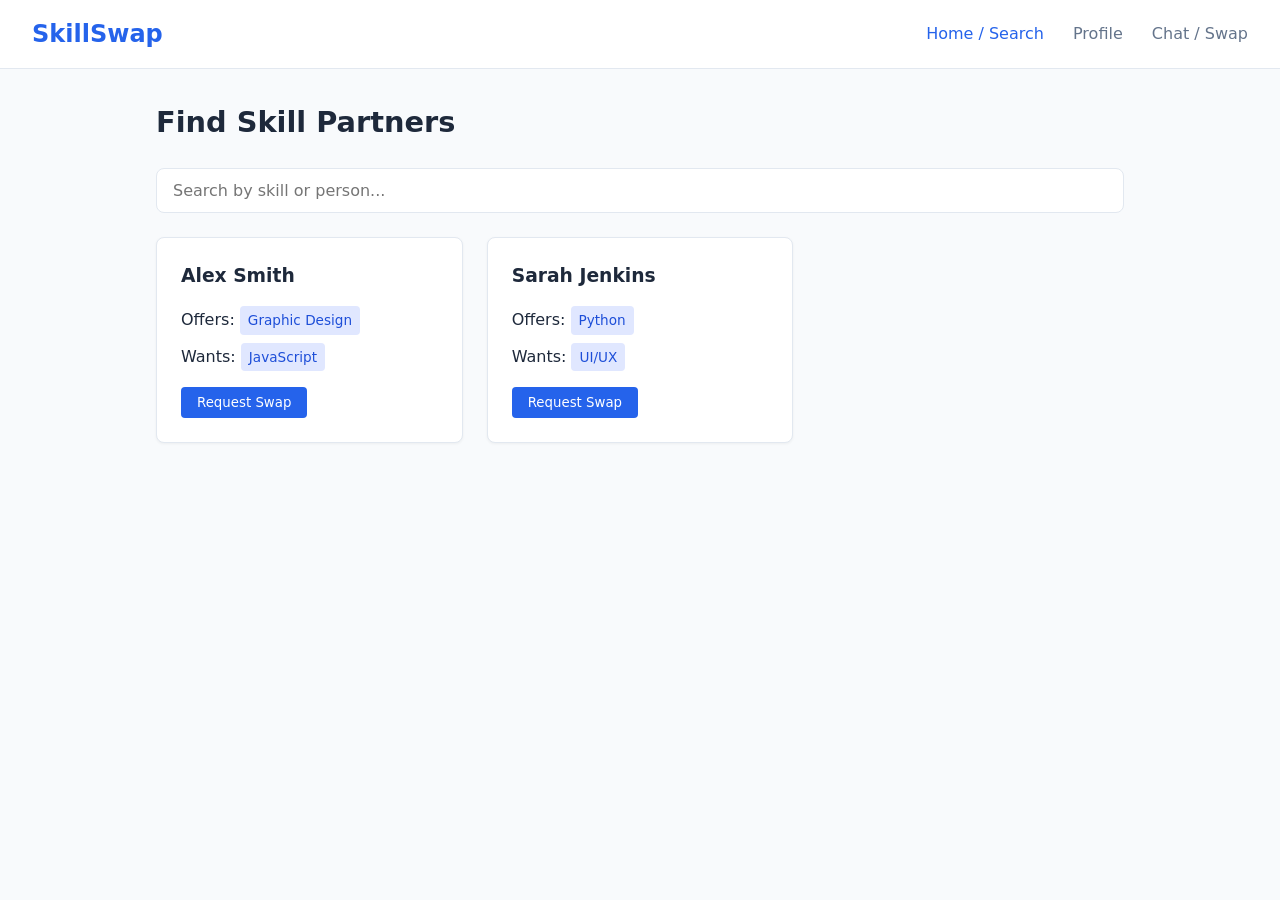
==== project/index.html @ c3a53232 "Add files via upload" ====
<!DOCTYPE html>
<html lang="en">
<head>
    <meta charset="UTF-8">
    <meta name="viewport" content="width=device-width, initial-scale=1.0">
    <title>SkillSwap - Peer-to-Peer Skill Exchange</title>
    <link rel="stylesheet" href="/project/styles/styles.css">
</head>
<body>

    <header>
        <div class="logo">SkillSwap</div>
        <nav>
            <a onclick="switchView('home')" id="nav-home" class="active">Home / Search</a>
            <a onclick="switchView('profile')" id="nav-profile">Profile</a>
            <a onclick="switchView('swap')" id="nav-swap">Chat / Swap</a>
        </nav>
    </header>

    <main>
        <!-- Home / Search View -->
        <section id="view-home" class="view active">
            <h1>Find Skill Partners</h1>
            <input type="text" class="search-box" placeholder="Search by skill or person..." id="searchInput" oninput="filterSkills()">
            
            <div class="card-grid" id="skillsGrid">
                <div class="card" data-name="alex smith" data-skill="graphic design javascript">
                    <h3>Alex Smith</h3>
                    <p class="text-light">Offers: <span class="tag">Graphic Design</span></p>
                    <p class="text-light">Wants: <span class="tag">JavaScript</span></p>
                    <button class="btn" onclick="switchView('swap')">Request Swap</button>
                </div>
                <div class="card" data-name="sarah jenkins" data-skill="python UI/UX">
                    <h3>Sarah Jenkins</h3>
                    <p class="text-light">Offers: <span class="tag">Python</span></p>
                    <p class="text-light">Wants: <span class="tag">UI/UX</span></p>
                    <button class="btn" onclick="switchView('swap')">Request Swap</button>
                </div>
            </div>
        </section>

        <!-- Profile View -->
        <section id="view-profile" class="view">
            <h1>My Profile</h1>
            <div class="profile-section">
                <h3>Anodumo</h3>
                <p style="color: var(--text-light); margin-bottom: 1rem;">Software Development & Cybersecurity Student</p>
                
                <h4 style="margin-top: 1rem;">Skills Offered</h4>
                <div>
                    <span class="tag">C#</span>
                    <span class="tag">SQL</span>
                </div>

                <h4 style="margin-top: 1rem;">Skills Wanted</h4>
                <div>
                    <span class="tag">Cloud Architecture</span>
                    <span class="tag">Penetration Testing</span>
                </div>
            </div>
        </section>

        <!-- Chat / Swap View -->
        <section id="view-swap" class="view">
            <h1>Active Swap Sessions</h1>
            <div class="card">
                <h3>Swap with Alex Smith</h3>
                <p><strong>Status:</strong> Proposed Match</p>
                <p style="margin: 0.5rem 0; color: var(--text-light);">Exchanging: JavaScript ⇄ Graphic Design</p>
                <button class="btn" style="background-color: #16a34a;" onclick="alert('Swap Accepted!')">Accept Swap</button>
            </div>
        </section>
    </main>

    <script src="/project/scripts/scripts.js"></script>
</body>
</html>
---- project/styles/styles.css ----
:root {
    --primary: #2563eb;
    --primary-dark: #1d4ed8;
    --background: #f8fafc;
    --surface: #ffffff;
    --text: #1e293b;
    --text-light: #64748b;
    --border: #e2e8f0;
}

* {
    box-sizing: border-box;
    margin: 0;
    padding: 0;
    font-family: system-ui, -apple-system, BlinkMacSystemFont, 'Segoe UI', Roboto, sans-serif;
}

body {
    background-color: var(--background);
    color: var(--text);
    line-height: 1.5;
}

header {
    background-color: var(--surface);
    border-bottom: 1px solid var(--border);
    padding: 1rem 2rem;
    display: flex;
    justify-content: space-between;
    align-items: center;
}

.logo {
    font-size: 1.5rem;
    font-weight: 700;
    color: var(--primary);
}

nav a {
    margin-left: 1.5rem;
    text-decoration: none;
    color: var(--text-light);
    font-weight: 500;
    cursor: pointer;
}

nav a:hover, nav a.active {
    color: var(--primary);
}

main {
    max-width: 1000px;
    margin: 2rem auto;
    padding: 0 1rem;
}

.view {
    display: none;
}

.view.active {
    display: block;
}

h1 {
    margin-bottom: 1.5rem;
    font-size: 1.8rem;
}

.search-box {
    width: 100%;
    padding: 0.75rem 1rem;
    font-size: 1rem;
    border: 1px solid var(--border);
    border-radius: 0.5rem;
    margin-bottom: 1.5rem;
}

.card-grid {
    display: grid;
    grid-template-columns: repeat(auto-fill, minmax(300px, 1fr));
    gap: 1.5rem;
}

.card {
    background: var(--surface);
    border: 1px solid var(--border);
    border-radius: 0.5rem;
    padding: 1.5rem;
    box-shadow: 0 1px 3px rgba(0,0,0,0.05);
}

.card h3 {
    margin-bottom: 0.5rem;
}

.tag {
    display: inline-block;
    background: #e0e7ff;
    color: var(--primary-dark);
    padding: 0.25rem 0.5rem;
    border-radius: 0.25rem;
    font-size: 0.85rem;
    margin-right: 0.5rem;
    margin-top: 0.5rem;
}

.btn {
    background-color: var(--primary);
    color: white;
    border: none;
    padding: 0.5rem 1rem;
    border-radius: 0.25rem;
    cursor: pointer;
    font-weight: 500;
    margin-top: 1rem;
}

.btn:hover {
    background-color: var(--primary-dark);
}

.profile-section {
    background: var(--surface);
    padding: 2rem;
    border-radius: 0.5rem;
    border: 1px solid var(--border);
}
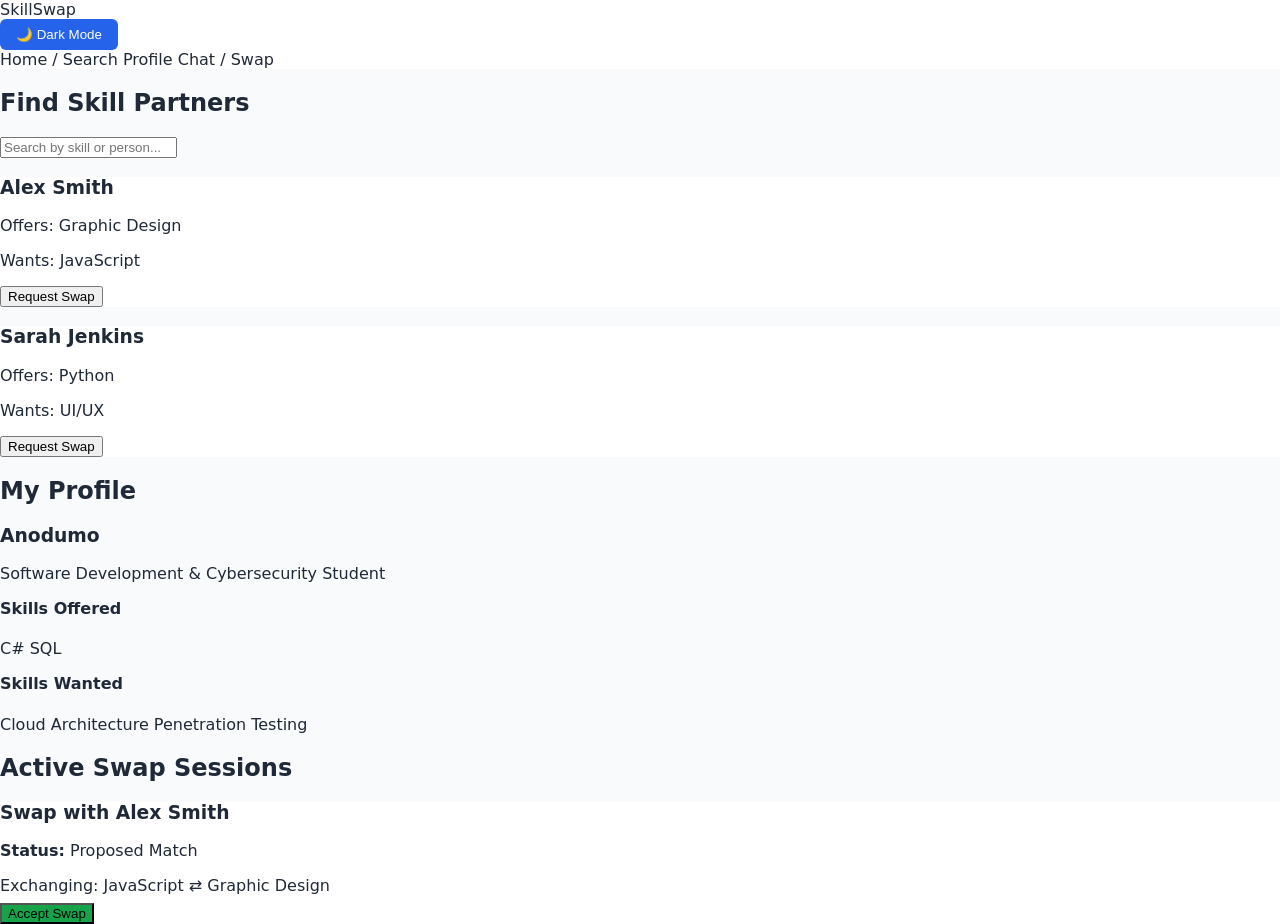
==== commit dd279224: "Update index.html" ====
--- a/project/index.html
+++ b/project/index.html
@@ -10,6 +10,7 @@
 
     <header>
         <div class="logo">SkillSwap</div>
+      <button id="theme-toggle" aria-label="Toggle dark and light mode">🌙 Dark Mode</button>
         <nav>
             <a onclick="switchView('home')" id="nav-home" class="active">Home / Search</a>
             <a onclick="switchView('profile')" id="nav-profile">Profile</a>
@@ -74,4 +75,4 @@
 
     <script src="/project/scripts/scripts.js"></script>
 </body>
-</html>+</html>
--- a/project/styles/styles.css
+++ b/project/styles/styles.css
@@ -1,128 +1,63 @@
+
 :root {
-    --primary: #2563eb;
-    --primary-dark: #1d4ed8;
-    --background: #f8fafc;
-    --surface: #ffffff;
-    --text: #1e293b;
-    --text-light: #64748b;
-    --border: #e2e8f0;
+  --bg-color: #f9fafb;
+  --text-color: #1f2937;
+  --card-bg: #ffffff;
+  --border-color: #e5e7eb;
+  --primary-color: #2563eb;
 }
 
-* {
-    box-sizing: border-box;
-    margin: 0;
-    padding: 0;
-    font-family: system-ui, -apple-system, BlinkMacSystemFont, 'Segoe UI', Roboto, sans-serif;
+
+[data-theme="dark"] {
+  --bg-color: #111827;
+  --text-color: #f3f4f6;
+  --card-bg: #1f2937;
+  --border-color: #374151;
+  --primary-color: #3b82f6;
 }
 
+
 body {
-    background-color: var(--background);
-    color: var(--text);
-    line-height: 1.5;
+  background-color: var(--bg-color);
+  color: var(--text-color);
+  font-family: system-ui, -apple-system, sans-serif;
+  margin: 0;
+  padding: 0;
+  transition: background-color 0.3s ease, color 0.3s ease;
+  animation: fadeIn 0.6s ease-in-out;
 }
 
-header {
-    background-color: var(--surface);
-    border-bottom: 1px solid var(--border);
-    padding: 1rem 2rem;
-    display: flex;
-    justify-content: space-between;
-    align-items: center;
+
+@keyframes fadeIn {
+  from {
+    opacity: 0;
+    transform: translateY(6px);
+  }
+  to {
+    opacity: 1;
+    transform: translateY(0);
+  }
 }
 
-.logo {
-    font-size: 1.5rem;
-    font-weight: 700;
-    color: var(--primary);
+
+.card, header, footer, .container {
+  background-color: var(--card-bg);
+  border-color: var(--border-color);
+  transition: background-color 0.3s ease, border-color 0.3s ease;
 }
 
-nav a {
-    margin-left: 1.5rem;
-    text-decoration: none;
-    color: var(--text-light);
-    font-weight: 500;
-    cursor: pointer;
+
+#theme-toggle {
+  background: var(--primary-color);
+  color: white;
+  border: none;
+  padding: 8px 16px;
+  border-radius: 6px;
+  cursor: pointer;
+  font-weight: 500;
+  transition: opacity 0.2s ease;
 }
 
-nav a:hover, nav a.active {
-    color: var(--primary);
+#theme-toggle:hover {
+  opacity: 0.9;
 }
-
-main {
-    max-width: 1000px;
-    margin: 2rem auto;
-    padding: 0 1rem;
-}
-
-.view {
-    display: none;
-}
-
-.view.active {
-    display: block;
-}
-
-h1 {
-    margin-bottom: 1.5rem;
-    font-size: 1.8rem;
-}
-
-.search-box {
-    width: 100%;
-    padding: 0.75rem 1rem;
-    font-size: 1rem;
-    border: 1px solid var(--border);
-    border-radius: 0.5rem;
-    margin-bottom: 1.5rem;
-}
-
-.card-grid {
-    display: grid;
-    grid-template-columns: repeat(auto-fill, minmax(300px, 1fr));
-    gap: 1.5rem;
-}
-
-.card {
-    background: var(--surface);
-    border: 1px solid var(--border);
-    border-radius: 0.5rem;
-    padding: 1.5rem;
-    box-shadow: 0 1px 3px rgba(0,0,0,0.05);
-}
-
-.card h3 {
-    margin-bottom: 0.5rem;
-}
-
-.tag {
-    display: inline-block;
-    background: #e0e7ff;
-    color: var(--primary-dark);
-    padding: 0.25rem 0.5rem;
-    border-radius: 0.25rem;
-    font-size: 0.85rem;
-    margin-right: 0.5rem;
-    margin-top: 0.5rem;
-}
-
-.btn {
-    background-color: var(--primary);
-    color: white;
-    border: none;
-    padding: 0.5rem 1rem;
-    border-radius: 0.25rem;
-    cursor: pointer;
-    font-weight: 500;
-    margin-top: 1rem;
-}
-
-.btn:hover {
-    background-color: var(--primary-dark);
-}
-
-.profile-section {
-    background: var(--surface);
-    padding: 2rem;
-    border-radius: 0.5rem;
-    border: 1px solid var(--border);
-}
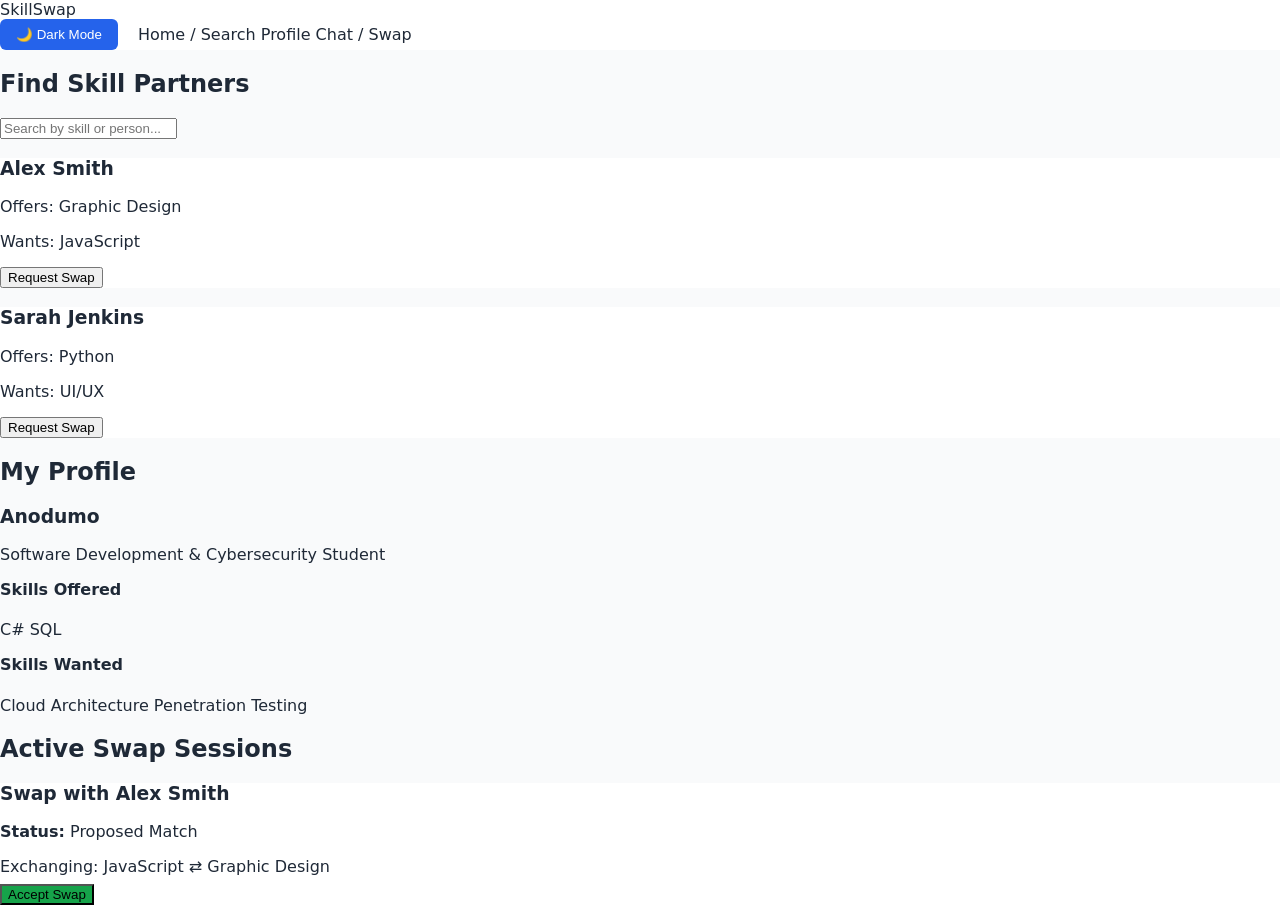
==== commit 9dfcc1d9: "Refactor header layout in index.html Updated header layout to include a right-aligned button and nav" ====
--- a/project/index.html
+++ b/project/index.html
@@ -8,15 +8,18 @@
 </head>
 <body>
 
-    <header>
-        <div class="logo">SkillSwap</div>
-      <button id="theme-toggle" aria-label="Toggle dark and light mode">🌙 Dark Mode</button>
+  <header>
+    <div class="logo">SkillSwap</div>
+    
+    <div class="header-right" style="display: flex; align-items: center; gap: 20px;">
+        <button id="theme-toggle" aria-label="Toggle dark and light mode">🌙 Dark Mode</button>
         <nav>
             <a onclick="switchView('home')" id="nav-home" class="active">Home / Search</a>
             <a onclick="switchView('profile')" id="nav-profile">Profile</a>
             <a onclick="switchView('swap')" id="nav-swap">Chat / Swap</a>
         </nav>
-    </header>
+    </div>
+</header>
 
     <main>
         <!-- Home / Search View -->
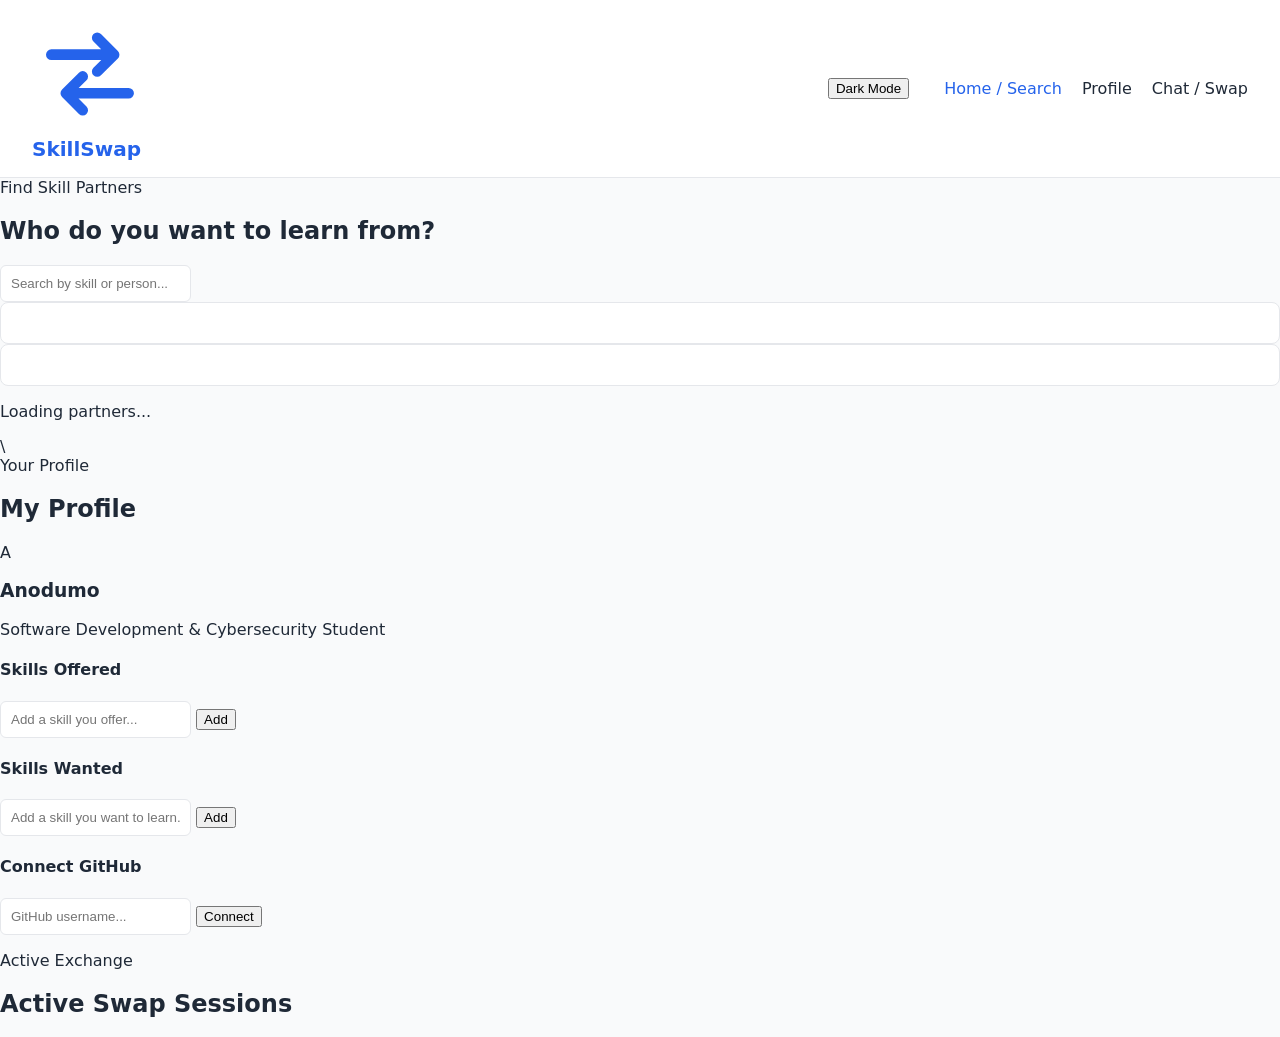
==== commit d43af10c: "Refactor index.html for improved layout and features Updated the layout and structure of the SkillSw" ====
--- a/project/index.html
+++ b/project/index.html
@@ -8,73 +8,95 @@
 </head>
 <body>
 
-  <header>
-    <div class="logo">SkillSwap</div>
-    
-    <div class="header-right" style="display: flex; align-items: center; gap: 20px;">
-        <button id="theme-toggle" aria-label="Toggle dark and light mode">🌙 Dark Mode</button>
-        <nav>
-            <a onclick="switchView('home')" id="nav-home" class="active">Home / Search</a>
-            <a onclick="switchView('profile')" id="nav-profile">Profile</a>
-            <a onclick="switchView('swap')" id="nav-swap">Chat / Swap</a>
-        </nav>
-    </div>
-</header>
+    <header>
+        <div class="logo">
+            <span class="logo-mark">
+                <svg viewBox="0 0 24 24" fill="none" stroke="currentColor" stroke-width="2.2" stroke-linecap="round" stroke-linejoin="round">
+                    <path d="M4 8h13M17 8l-3.5-3.5M17 8l-3.5 3.5"/>
+                    <path d="M20 16H7M7 16l3.5-3.5M7 16l3.5 3.5"/>
+                </svg>
+            </span>
+            SkillSwap
+        </div>
+        <div class="header-right">
+            <button class="theme-toggle" id="themeToggle" onclick="toggleTheme()" aria-label="Toggle dark mode">
+                <span class="icon" id="themeIcon"></span>
+                <span id="themeLabel">Dark Mode</span>
+            </button>
+            <nav>
+                <a onclick="switchView('home')" id="nav-home" class="active">Home / Search</a>
+                <a onclick="switchView('profile')" id="nav-profile">Profile</a>
+                <a onclick="switchView('swap')" id="nav-swap">Chat / Swap</a>
+            </nav>
+        </div>
+    </header>
 
     <main>
-        <!-- Home / Search View -->
+     
         <section id="view-home" class="view active">
-            <h1>Find Skill Partners</h1>
+            <div class="eyebrow">Find Skill Partners</div>
+            <h1>Who do you want to learn from?</h1>
             <input type="text" class="search-box" placeholder="Search by skill or person..." id="searchInput" oninput="filterSkills()">
-            
-            <div class="card-grid" id="skillsGrid">
-                <div class="card" data-name="alex smith" data-skill="graphic design javascript">
-                    <h3>Alex Smith</h3>
-                    <p class="text-light">Offers: <span class="tag">Graphic Design</span></p>
-                    <p class="text-light">Wants: <span class="tag">JavaScript</span></p>
-                    <button class="btn" onclick="switchView('swap')">Request Swap</button>
+
+            <div class="card-grid skeleton-grid" id="peopleLoading" style="display:grid;">
+                <div class="card skeleton-card"></div>
+                <div class="card skeleton-card"></div>
+            </div>
+            <div class="card-grid" id="skillsGrid"></div>
+            <div class="empty-state" id="emptyState" style="display:none;">
+                No one matches that search yet — try a different skill or name.
+            </div>
+            <p class="api-note" id="peopleApiNote">Loading partners...</p>
+        </section>
+
+      \
+        <section id="view-profile" class="view">
+            <div class="eyebrow">Your Profile</div>
+            <h1>My Profile</h1>
+            <div class="profile-section">
+                <div class="profile-header">
+                    <div class="avatar" id="profileAvatar">A</div>
+                    <div>
+                        <h3 id="profileName">Anodumo</h3>
+                        <p style="color: var(--text-light);" id="profileTitle">Software Development &amp; Cybersecurity Student</p>
+                    </div>
                 </div>
-                <div class="card" data-name="sarah jenkins" data-skill="python UI/UX">
-                    <h3>Sarah Jenkins</h3>
-                    <p class="text-light">Offers: <span class="tag">Python</span></p>
-                    <p class="text-light">Wants: <span class="tag">UI/UX</span></p>
-                    <button class="btn" onclick="switchView('swap')">Request Swap</button>
+
+                <h4>Skills Offered</h4>
+                <div class="tag-list" id="offeredTags"></div>
+                <div class="add-skill-row">
+                    <input type="text" class="add-skill-input" id="addOfferedInput" placeholder="Add a skill you offer..."
+                        onkeydown="if(event.key==='Enter') addSkill('offered','addOfferedInput')">
+                    <button class="btn btn-small" onclick="addSkill('offered','addOfferedInput')">Add</button>
                 </div>
+
+                <h4>Skills Wanted</h4>
+                <div class="tag-list" id="wantedTags"></div>
+                <div class="add-skill-row">
+                    <input type="text" class="add-skill-input" id="addWantedInput" placeholder="Add a skill you want to learn..."
+                        onkeydown="if(event.key==='Enter') addSkill('wanted','addWantedInput')">
+                    <button class="btn btn-small" onclick="addSkill('wanted','addWantedInput')">Add</button>
+                </div>
+
+                <h4>Connect GitHub</h4>
+                <div class="add-skill-row">
+                    <input type="text" class="add-skill-input" id="githubUsernameInput" placeholder="GitHub username...">
+                    <button class="btn btn-small" onclick="fetchGithubProfile()">Connect</button>
+                </div>
+                <p class="github-status" id="githubStatus"></p>
+                <div class="github-profile" id="githubProfile" style="display:none;"></div>
             </div>
         </section>
 
-        <!-- Profile View -->
-        <section id="view-profile" class="view">
-            <h1>My Profile</h1>
-            <div class="profile-section">
-                <h3>Anodumo</h3>
-                <p style="color: var(--text-light); margin-bottom: 1rem;">Software Development & Cybersecurity Student</p>
-                
-                <h4 style="margin-top: 1rem;">Skills Offered</h4>
-                <div>
-                    <span class="tag">C#</span>
-                    <span class="tag">SQL</span>
-                </div>
-
-                <h4 style="margin-top: 1rem;">Skills Wanted</h4>
-                <div>
-                    <span class="tag">Cloud Architecture</span>
-                    <span class="tag">Penetration Testing</span>
-                </div>
-            </div>
-        </section>
-
-        <!-- Chat / Swap View -->
+       
         <section id="view-swap" class="view">
+            <div class="eyebrow">Active Exchange</div>
             <h1>Active Swap Sessions</h1>
-            <div class="card">
-                <h3>Swap with Alex Smith</h3>
-                <p><strong>Status:</strong> Proposed Match</p>
-                <p style="margin: 0.5rem 0; color: var(--text-light);">Exchanging: JavaScript ⇄ Graphic Design</p>
-                <button class="btn" style="background-color: #16a34a;" onclick="alert('Swap Accepted!')">Accept Swap</button>
-            </div>
+            <div id="swapContainer"></div>
         </section>
     </main>
+
+    <div class="toast" id="toast"></div>
 
     <script src="/project/scripts/scripts.js"></script>
 </body>
--- a/project/styles/styles.css
+++ b/project/styles/styles.css
@@ -5,6 +5,7 @@
   --card-bg: #ffffff;
   --border-color: #e5e7eb;
   --primary-color: #2563eb;
+  --header-bg: #ffffff;
 }
 
 
@@ -14,6 +15,7 @@
   --card-bg: #1f2937;
   --border-color: #374151;
   --primary-color: #3b82f6;
+  --header-bg: #1f2937;
 }
 
 
@@ -24,26 +26,41 @@
   margin: 0;
   padding: 0;
   transition: background-color 0.3s ease, color 0.3s ease;
-  animation: fadeIn 0.6s ease-in-out;
 }
 
 
-@keyframes fadeIn {
-  from {
-    opacity: 0;
-    transform: translateY(6px);
-  }
-  to {
-    opacity: 1;
-    transform: translateY(0);
-  }
+header {
+  background-color: var(--header-bg);
+  border-bottom: 1px solid var(--border-color);
+  display: flex;
+  justify-content: space-between;
+  align-items: center;
+  padding: 1rem 2rem;
+  transition: background-color 0.3s ease, border-color 0.3s ease;
 }
 
+header .logo {
+  font-size: 1.25rem;
+  font-weight: bold;
+  color: var(--primary-color);
+}
 
-.card, header, footer, .container {
-  background-color: var(--card-bg);
-  border-color: var(--border-color);
-  transition: background-color 0.3s ease, border-color 0.3s ease;
+.header-right {
+  display: flex;
+  align-items: center;
+  gap: 20px;
+}
+
+nav a {
+  cursor: pointer;
+  margin-left: 15px;
+  text-decoration: none;
+  color: var(--text-color);
+  font-weight: 500;
+}
+
+nav a:hover, nav a.active {
+  color: var(--primary-color);
 }
 
 
@@ -51,7 +68,7 @@
   background: var(--primary-color);
   color: white;
   border: none;
-  padding: 8px 16px;
+  padding: 6px 12px;
   border-radius: 6px;
   cursor: pointer;
   font-weight: 500;
@@ -61,3 +78,28 @@
 #theme-toggle:hover {
   opacity: 0.9;
 }
+
+
+[data-theme="dark"] .card, 
+[data-theme="dark"] input,
+[data-theme="dark"] section {
+  background-color: var(--card-bg) !important;
+  color: var(--text-color) !important;
+  border-color: var(--border-color) !important;
+}
+
+.card {
+  background-color: var(--card-bg);
+  border: 1px solid var(--border-color);
+  border-radius: 8px;
+  padding: 20px;
+  transition: background-color 0.3s ease, border-color 0.3s ease;
+}
+
+input {
+  background-color: var(--card-bg);
+  color: var(--text-color);
+  border: 1px solid var(--border-color);
+  padding: 10px;
+  border-radius: 6px;
+}
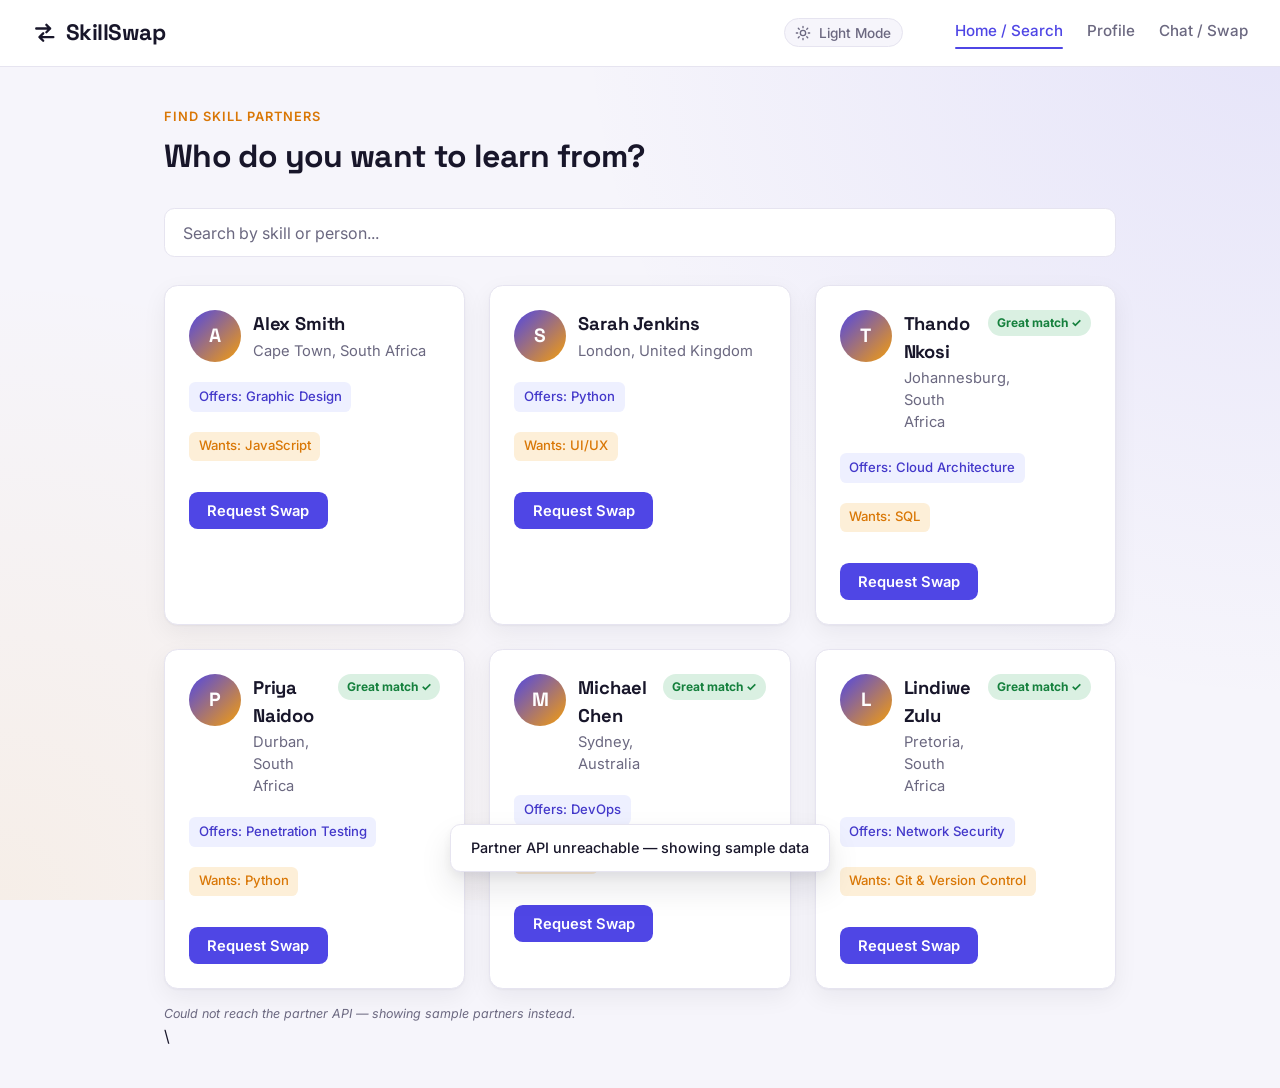
==== commit 6b34272b: "Fix paths for styles and scripts in index.html Updated stylesheet and script paths in index.html." ====
--- a/project/index.html
+++ b/project/index.html
@@ -4,7 +4,7 @@
     <meta charset="UTF-8">
     <meta name="viewport" content="width=device-width, initial-scale=1.0">
     <title>SkillSwap - Peer-to-Peer Skill Exchange</title>
-    <link rel="stylesheet" href="/project/styles/styles.css">
+   <link rel="stylesheet" href="./styles/styles.css">
 </head>
 <body>
 
@@ -98,6 +98,6 @@
 
     <div class="toast" id="toast"></div>
 
-    <script src="/project/scripts/scripts.js"></script>
+   <script src="./scripts/scripts.js"></script>
 </body>
 </html>
--- a/project/styles/styles.css
+++ b/project/styles/styles.css
@@ -1,105 +1,817 @@
+@import url('https://fonts.googleapis.com/css2?family=Space+Grotesk:wght@500;600;700&family=Inter:wght@400;500;600;700&display=swap');
 
 :root {
-  --bg-color: #f9fafb;
-  --text-color: #1f2937;
-  --card-bg: #ffffff;
-  --border-color: #e5e7eb;
-  --primary-color: #2563eb;
-  --header-bg: #ffffff;
-}
-
-
-[data-theme="dark"] {
-  --bg-color: #111827;
-  --text-color: #f3f4f6;
-  --card-bg: #1f2937;
-  --border-color: #374151;
-  --primary-color: #3b82f6;
-  --header-bg: #1f2937;
-}
-
+    /* Light theme */
+    --primary: #4f46e5;
+    --primary-dark: #4338ca;
+    --accent: #f59e0b;
+    --accent-dark: #d97706;
+    --background: #f6f5fb;
+    --surface: #ffffff;
+    --surface-raised: #ffffff;
+    --text: #18162a;
+    --text-light: #6b6880;
+    --border: #e6e4f0;
+    --shadow: 0 1px 2px rgba(24, 22, 42, 0.04), 0 8px 24px rgba(24, 22, 42, 0.06);
+    --shadow-hover: 0 4px 12px rgba(24, 22, 42, 0.06), 0 16px 32px rgba(24, 22, 42, 0.1);
+    --success: #16a34a;
+    --success-dark: #15803d;
+    --tag-bg: #eef0ff;
+    --tag-text: #4338ca;
+
+    --transition-speed: 0.25s;
+}
+
+body.dark {
+    --primary: #818cf8;
+    --primary-dark: #a5b4fc;
+    --accent: #fbbf24;
+    --accent-dark: #f59e0b;
+    --background: #100e1b;
+    --surface: #1a1729;
+    --surface-raised: #211d34;
+    --text: #f1eefb;
+    --text-light: #a29dc2;
+    --border: #322c4a;
+    --shadow: 0 1px 2px rgba(0, 0, 0, 0.2), 0 8px 24px rgba(0, 0, 0, 0.35);
+    --shadow-hover: 0 4px 16px rgba(0, 0, 0, 0.3), 0 20px 40px rgba(0, 0, 0, 0.45);
+    --success: #22c55e;
+    --success-dark: #16a34a;
+    --tag-bg: #262040;
+    --tag-text: #b4b0f5;
+}
+
+* {
+    box-sizing: border-box;
+    margin: 0;
+    padding: 0;
+    font-family: 'Inter', system-ui, -apple-system, BlinkMacSystemFont, 'Segoe UI', Roboto, sans-serif;
+}
+
+html {
+    color-scheme: light;
+}
+html:has(body.dark) {
+    color-scheme: dark;
+}
 
 body {
-  background-color: var(--bg-color);
-  color: var(--text-color);
-  font-family: system-ui, -apple-system, sans-serif;
-  margin: 0;
-  padding: 0;
-  transition: background-color 0.3s ease, color 0.3s ease;
-}
-
+    background-color: var(--background);
+    color: var(--text);
+    line-height: 1.5;
+    transition: background-color var(--transition-speed) ease, color var(--transition-speed) ease;
+    min-height: 100vh;
+    background-image:
+        radial-gradient(circle at 100% 0%, color-mix(in srgb, var(--primary) 10%, transparent) 0%, transparent 45%),
+        radial-gradient(circle at 0% 100%, color-mix(in srgb, var(--accent) 8%, transparent) 0%, transparent 40%);
+    background-attachment: fixed;
+}
 
 header {
-  background-color: var(--header-bg);
-  border-bottom: 1px solid var(--border-color);
-  display: flex;
-  justify-content: space-between;
-  align-items: center;
-  padding: 1rem 2rem;
-  transition: background-color 0.3s ease, border-color 0.3s ease;
-}
-
-header .logo {
-  font-size: 1.25rem;
-  font-weight: bold;
-  color: var(--primary-color);
+    background-color: var(--surface);
+    border-bottom: 1px solid var(--border);
+    padding: 1rem 2rem;
+    display: flex;
+    justify-content: space-between;
+    align-items: center;
+    position: sticky;
+    top: 0;
+    z-index: 10;
+    backdrop-filter: blur(8px);
+    transition: background-color var(--transition-speed) ease, border-color var(--transition-speed) ease;
+}
+
+.logo {
+    font-family: 'Space Grotesk', sans-serif;
+    font-size: 1.4rem;
+    font-weight: 700;
+    color: var(--text);
+    display: flex;
+    align-items: center;
+    gap: 0.5rem;
+    letter-spacing: -0.02em;
+}
+
+.logo-mark {
+    display: inline-flex;
+    width: 1.6rem;
+    height: 1.6rem;
+    flex-shrink: 0;
+}
+
+.logo-mark svg {
+    width: 100%;
+    height: 100%;
 }
 
 .header-right {
-  display: flex;
-  align-items: center;
-  gap: 20px;
+    display: flex;
+    align-items: center;
+    gap: 1.75rem;
+}
+
+/* Dark mode toggle switch */
+.theme-toggle {
+    display: inline-flex;
+    align-items: center;
+    gap: 0.5rem;
+    background: var(--background);
+    border: 1px solid var(--border);
+    border-radius: 999px;
+    padding: 0.35rem 0.7rem 0.35rem 0.6rem;
+    cursor: pointer;
+    font-size: 0.85rem;
+    font-weight: 500;
+    color: var(--text-light);
+    transition: all var(--transition-speed) ease;
+}
+
+.theme-toggle:hover {
+    border-color: var(--primary);
+    color: var(--text);
+}
+
+.theme-toggle .icon {
+    width: 1rem;
+    height: 1rem;
+    display: inline-flex;
+    align-items: center;
+    justify-content: center;
+}
+
+.theme-toggle .icon svg {
+    width: 100%;
+    height: 100%;
+    transition: transform var(--transition-speed) ease;
+}
+
+.theme-toggle:active .icon svg {
+    transform: rotate(20deg) scale(0.9);
+}
+
+nav {
+    display: flex;
+    align-items: center;
 }
 
 nav a {
-  cursor: pointer;
-  margin-left: 15px;
-  text-decoration: none;
-  color: var(--text-color);
-  font-weight: 500;
-}
-
-nav a:hover, nav a.active {
-  color: var(--primary-color);
-}
-
-
-#theme-toggle {
-  background: var(--primary-color);
-  color: white;
-  border: none;
-  padding: 6px 12px;
-  border-radius: 6px;
-  cursor: pointer;
-  font-weight: 500;
-  transition: opacity 0.2s ease;
-}
-
-#theme-toggle:hover {
-  opacity: 0.9;
-}
-
-
-[data-theme="dark"] .card, 
-[data-theme="dark"] input,
-[data-theme="dark"] section {
-  background-color: var(--card-bg) !important;
-  color: var(--text-color) !important;
-  border-color: var(--border-color) !important;
+    margin-left: 1.5rem;
+    text-decoration: none;
+    color: var(--text-light);
+    font-weight: 500;
+    font-size: 0.95rem;
+    cursor: pointer;
+    position: relative;
+    padding-bottom: 2px;
+    transition: color var(--transition-speed) ease;
+}
+
+nav a::after {
+    content: '';
+    position: absolute;
+    left: 0;
+    right: 100%;
+    bottom: -4px;
+    height: 2px;
+    background: var(--primary);
+    border-radius: 2px;
+    transition: right var(--transition-speed) ease;
+}
+
+nav a:hover {
+    color: var(--text);
+}
+
+nav a.active {
+    color: var(--primary);
+}
+
+nav a.active::after {
+    right: 0;
+}
+
+main {
+    max-width: 1000px;
+    margin: 2.5rem auto;
+    padding: 0 1.5rem;
+}
+
+.view {
+    display: none;
+}
+
+.view.active {
+    display: block;
+    animation: fadeUp 0.35s ease;
+}
+
+@keyframes fadeUp {
+    from { opacity: 0; transform: translateY(8px); }
+    to { opacity: 1; transform: translateY(0); }
+}
+
+.eyebrow {
+    font-size: 0.8rem;
+    font-weight: 600;
+    letter-spacing: 0.08em;
+    text-transform: uppercase;
+    color: var(--accent-dark);
+    margin-bottom: 0.4rem;
+}
+
+h1 {
+    font-family: 'Space Grotesk', sans-serif;
+    margin-bottom: 1.75rem;
+    font-size: 2rem;
+    letter-spacing: -0.02em;
+}
+
+.search-box {
+    width: 100%;
+    padding: 0.85rem 1.1rem;
+    font-size: 1rem;
+    border: 1.5px solid var(--border);
+    border-radius: 0.65rem;
+    margin-bottom: 1.75rem;
+    background: var(--surface);
+    color: var(--text);
+    transition: all var(--transition-speed) ease;
+}
+
+.search-box::placeholder {
+    color: var(--text-light);
+}
+
+.search-box:focus {
+    outline: none;
+    border-color: var(--primary);
+    box-shadow: 0 0 0 3px color-mix(in srgb, var(--primary) 18%, transparent);
+}
+
+.card-grid {
+    display: grid;
+    grid-template-columns: repeat(auto-fill, minmax(300px, 1fr));
+    gap: 1.5rem;
 }
 
 .card {
-  background-color: var(--card-bg);
-  border: 1px solid var(--border-color);
-  border-radius: 8px;
-  padding: 20px;
-  transition: background-color 0.3s ease, border-color 0.3s ease;
-}
-
-input {
-  background-color: var(--card-bg);
-  color: var(--text-color);
-  border: 1px solid var(--border-color);
-  padding: 10px;
-  border-radius: 6px;
-}
+    background: var(--surface);
+    border: 1px solid var(--border);
+    border-radius: 0.85rem;
+    padding: 1.5rem;
+    box-shadow: var(--shadow);
+    transition: transform var(--transition-speed) ease, box-shadow var(--transition-speed) ease, border-color var(--transition-speed) ease, background-color var(--transition-speed) ease;
+}
+
+.card:hover {
+    transform: translateY(-3px);
+    box-shadow: var(--shadow-hover);
+    border-color: color-mix(in srgb, var(--primary) 35%, var(--border));
+}
+
+.card h3 {
+    font-family: 'Space Grotesk', sans-serif;
+    margin-bottom: 0.75rem;
+    font-size: 1.15rem;
+    letter-spacing: -0.01em;
+}
+
+.card p {
+    color: var(--text-light);
+    font-size: 0.92rem;
+    margin-top: 0.3rem;
+}
+
+.exchange-row {
+    display: flex;
+    align-items: center;
+    gap: 0.6rem;
+    margin: 0.85rem 0;
+    flex-wrap: wrap;
+}
+
+.exchange-row .swap-icon {
+    width: 1rem;
+    height: 1rem;
+    color: var(--text-light);
+    flex-shrink: 0;
+}
+
+.tag {
+    display: inline-block;
+    background: var(--tag-bg);
+    color: var(--tag-text);
+    padding: 0.3rem 0.6rem;
+    border-radius: 0.4rem;
+    font-size: 0.82rem;
+    font-weight: 500;
+    margin-right: 0.4rem;
+    margin-top: 0.4rem;
+}
+
+.tag.offer {
+    background: var(--tag-bg);
+    color: var(--tag-text);
+}
+
+.tag.want {
+    background: color-mix(in srgb, var(--accent) 16%, var(--surface));
+    color: var(--accent-dark);
+}
+
+.btn {
+    background-color: var(--primary);
+    color: white;
+    border: none;
+    padding: 0.6rem 1.15rem;
+    border-radius: 0.55rem;
+    cursor: pointer;
+    font-weight: 600;
+    font-size: 0.92rem;
+    margin-top: 1.1rem;
+    transition: all 0.15s ease;
+    display: inline-flex;
+    align-items: center;
+    gap: 0.4rem;
+}
+
+.btn:hover {
+    background-color: var(--primary-dark);
+    transform: translateY(-1px);
+    box-shadow: 0 4px 10px color-mix(in srgb, var(--primary) 35%, transparent);
+}
+
+.btn:active {
+    transform: translateY(0);
+}
+
+.btn.success {
+    background-color: var(--success);
+}
+
+.btn.success:hover {
+    background-color: var(--success-dark);
+    box-shadow: 0 4px 10px color-mix(in srgb, var(--success) 35%, transparent);
+}
+
+.status-pill {
+    display: inline-flex;
+    align-items: center;
+    gap: 0.4rem;
+    background: color-mix(in srgb, var(--accent) 16%, var(--surface));
+    color: var(--accent-dark);
+    font-size: 0.8rem;
+    font-weight: 600;
+    padding: 0.25rem 0.65rem;
+    border-radius: 999px;
+}
+
+.status-pill::before {
+    content: '';
+    width: 6px;
+    height: 6px;
+    border-radius: 50%;
+    background: var(--accent-dark);
+}
+
+.profile-section {
+    background: var(--surface);
+    padding: 2rem;
+    border-radius: 0.85rem;
+    border: 1px solid var(--border);
+    box-shadow: var(--shadow);
+    transition: background-color var(--transition-speed) ease, border-color var(--transition-speed) ease;
+}
+
+.profile-header {
+    display: flex;
+    align-items: center;
+    gap: 1.1rem;
+    margin-bottom: 1.5rem;
+}
+
+.avatar {
+    width: 3.25rem;
+    height: 3.25rem;
+    border-radius: 50%;
+    background: linear-gradient(135deg, var(--primary), var(--accent));
+    display: flex;
+    align-items: center;
+    justify-content: center;
+    color: white;
+    font-family: 'Space Grotesk', sans-serif;
+    font-weight: 700;
+    font-size: 1.2rem;
+    flex-shrink: 0;
+}
+
+.profile-section h3 {
+    font-family: 'Space Grotesk', sans-serif;
+    font-size: 1.3rem;
+}
+
+.profile-section h4 {
+    margin-top: 1.5rem;
+    margin-bottom: 0.25rem;
+    font-size: 0.85rem;
+    text-transform: uppercase;
+    letter-spacing: 0.06em;
+    color: var(--text-light);
+    font-weight: 600;
+}
+
+.empty-state {
+    text-align: center;
+    padding: 3rem 1rem;
+    color: var(--text-light);
+}
+
+@media (max-width: 640px) {
+    header {
+        padding: 1rem;
+        flex-wrap: wrap;
+        gap: 0.75rem;
+    }
+    .header-right {
+        gap: 1rem;
+        width: 100%;
+        justify-content: space-between;
+    }
+    nav a {
+        margin-left: 0;
+    }
+    main {
+        margin: 1.5rem auto;
+    }
+}
+
+@media (prefers-reduced-motion: reduce) {
+    * {
+        animation-duration: 0.001ms !important;
+        transition-duration: 0.001ms !important;
+    }
+}
+
+a:focus-visible, button:focus-visible, input:focus-visible {
+    outline: 2px solid var(--primary);
+    outline-offset: 2px;
+}
+
+/* ---- Match badge ---- */
+.match-badge {
+    flex-shrink: 0;
+    background: color-mix(in srgb, var(--success) 16%, var(--surface));
+    color: var(--success-dark);
+    font-size: 0.75rem;
+    font-weight: 700;
+    padding: 0.25rem 0.55rem;
+    border-radius: 999px;
+    white-space: nowrap;
+}
+
+/* ---- Accepted status pill variant ---- */
+.status-pill.accepted {
+    background: color-mix(in srgb, var(--success) 16%, var(--surface));
+    color: var(--success-dark);
+}
+.status-pill.accepted::before {
+    background: var(--success-dark);
+}
+
+/* ---- Toast ---- */
+.toast {
+    position: fixed;
+    left: 50%;
+    bottom: 1.75rem;
+    transform: translate(-50%, 1rem);
+    background: var(--surface-raised);
+    color: var(--text);
+    border: 1px solid var(--border);
+    box-shadow: var(--shadow-hover);
+    padding: 0.75rem 1.25rem;
+    border-radius: 0.65rem;
+    font-size: 0.9rem;
+    font-weight: 500;
+    opacity: 0;
+    pointer-events: none;
+    transition: opacity 0.25s ease, transform 0.25s ease;
+    z-index: 100;
+}
+
+.toast.visible {
+    opacity: 1;
+    transform: translate(-50%, 0);
+}
+
+/* ---- Editable profile tags ---- */
+.tag-list {
+    display: flex;
+    flex-wrap: wrap;
+    gap: 0.4rem;
+}
+
+.tag.removable {
+    display: inline-flex;
+    align-items: center;
+    gap: 0.35rem;
+    padding-right: 0.4rem;
+}
+
+.tag-remove {
+    background: none;
+    border: none;
+    cursor: pointer;
+    color: inherit;
+    font-size: 1rem;
+    line-height: 1;
+    padding: 0;
+    opacity: 0.6;
+    transition: opacity 0.15s ease;
+}
+
+.tag-remove:hover {
+    opacity: 1;
+}
+
+.add-skill-row {
+    display: flex;
+    gap: 0.5rem;
+    margin-top: 0.75rem;
+    max-width: 420px;
+}
+
+.add-skill-input {
+    flex: 1;
+    padding: 0.5rem 0.75rem;
+    border: 1.5px solid var(--border);
+    border-radius: 0.5rem;
+    background: var(--background);
+    color: var(--text);
+    font-size: 0.88rem;
+    transition: all var(--transition-speed) ease;
+}
+
+.add-skill-input::placeholder {
+    color: var(--text-light);
+}
+
+.add-skill-input:focus {
+    outline: none;
+    border-color: var(--primary);
+    box-shadow: 0 0 0 3px color-mix(in srgb, var(--primary) 18%, transparent);
+}
+
+.btn-small {
+    margin-top: 0;
+    padding: 0.5rem 0.9rem;
+    font-size: 0.85rem;
+}
+
+/* ---- Chat thread ---- */
+.chat-thread {
+    margin-top: 1.1rem;
+    border-top: 1px solid var(--border);
+    padding-top: 1rem;
+}
+
+.chat-messages {
+    max-height: 220px;
+    overflow-y: auto;
+    display: flex;
+    flex-direction: column;
+    gap: 0.5rem;
+    margin-bottom: 0.85rem;
+}
+
+.chat-empty {
+    color: var(--text-light);
+    font-size: 0.88rem;
+    font-style: italic;
+}
+
+.chat-message {
+    display: flex;
+    flex-direction: column;
+    gap: 0.15rem;
+    max-width: 75%;
+    padding: 0.5rem 0.75rem;
+    border-radius: 0.65rem;
+    font-size: 0.88rem;
+}
+
+.chat-message.from-me {
+    align-self: flex-end;
+    background: color-mix(in srgb, var(--primary) 14%, var(--surface));
+    border-bottom-right-radius: 0.2rem;
+}
+
+.chat-message.from-them {
+    align-self: flex-start;
+    background: var(--background);
+    border: 1px solid var(--border);
+    border-bottom-left-radius: 0.2rem;
+}
+
+.chat-author {
+    font-size: 0.72rem;
+    font-weight: 700;
+    color: var(--text-light);
+    text-transform: uppercase;
+    letter-spacing: 0.04em;
+}
+
+.chat-input-row {
+    display: flex;
+    gap: 0.5rem;
+}
+
+.chat-input {
+    flex: 1;
+    padding: 0.55rem 0.8rem;
+    border: 1.5px solid var(--border);
+    border-radius: 0.5rem;
+    background: var(--background);
+    color: var(--text);
+    font-size: 0.88rem;
+    transition: all var(--transition-speed) ease;
+}
+
+.chat-input::placeholder {
+    color: var(--text-light);
+}
+
+.chat-input:focus {
+    outline: none;
+    border-color: var(--primary);
+    box-shadow: 0 0 0 3px color-mix(in srgb, var(--primary) 18%, transparent);
+}
+
+.chat-send {
+    margin-top: 0;
+    padding: 0.55rem 1rem;
+    font-size: 0.85rem;
+}
+
+/* ---- Partner photo + place ---- */
+.card-person {
+    display: flex;
+    align-items: flex-start;
+    gap: 0.75rem;
+    margin-bottom: 0.25rem;
+}
+
+.card-person > div:nth-child(2) {
+    flex: 1;
+    min-width: 0;
+}
+
+.card-person h3 {
+    margin-bottom: 0.1rem;
+}
+
+.avatar-photo {
+    width: 2.75rem;
+    height: 2.75rem;
+    border-radius: 50%;
+    object-fit: cover;
+    flex-shrink: 0;
+    border: 2px solid var(--border);
+}
+
+.avatar-photo.large {
+    width: 4rem;
+    height: 4rem;
+}
+
+.person-place {
+    font-size: 0.8rem;
+    color: var(--text-light);
+    margin-top: 0 !important;
+}
+
+.api-note {
+    margin-top: 1rem;
+    font-size: 0.78rem;
+    color: var(--text-light);
+    font-style: italic;
+}
+
+/* ---- Loading skeleton ---- */
+.skeleton-card {
+    height: 168px;
+    position: relative;
+    overflow: hidden;
+    background: linear-gradient(90deg, var(--surface) 25%, var(--background) 37%, var(--surface) 63%);
+    background-size: 400% 100%;
+    animation: skeleton-pulse 1.4s ease infinite;
+}
+
+@keyframes skeleton-pulse {
+    0% { background-position: 100% 50%; }
+    100% { background-position: 0 50%; }
+}
+
+/* ---- GitHub connect ---- */
+.github-status {
+    font-size: 0.85rem;
+    color: var(--text-light);
+    margin-top: 0.6rem;
+}
+
+.github-status.error {
+    color: #dc2626;
+}
+
+.github-profile {
+    margin-top: 1.25rem;
+    border-top: 1px solid var(--border);
+    padding-top: 1.25rem;
+}
+
+.github-card {
+    display: flex;
+    gap: 1rem;
+    align-items: flex-start;
+    margin-bottom: 1.25rem;
+}
+
+.github-name {
+    font-family: 'Space Grotesk', sans-serif;
+    font-size: 1.05rem;
+}
+
+.github-handle {
+    font-size: 0.85rem;
+    color: var(--primary);
+    text-decoration: none;
+}
+
+.github-handle:hover {
+    text-decoration: underline;
+}
+
+.github-bio {
+    font-size: 0.88rem;
+    color: var(--text-light);
+    margin-top: 0.4rem;
+}
+
+.github-stats {
+    display: flex;
+    flex-wrap: wrap;
+    gap: 0.9rem;
+    margin-top: 0.6rem;
+    font-size: 0.82rem;
+    color: var(--text-light);
+}
+
+.repo-grid {
+    display: grid;
+    grid-template-columns: repeat(auto-fill, minmax(220px, 1fr));
+    gap: 0.85rem;
+}
+
+.repo-card {
+    display: block;
+    background: var(--background);
+    border: 1px solid var(--border);
+    border-radius: 0.6rem;
+    padding: 0.85rem;
+    text-decoration: none;
+    color: var(--text);
+    transition: all var(--transition-speed) ease;
+}
+
+.repo-card:hover {
+    border-color: var(--primary);
+    transform: translateY(-2px);
+}
+
+.repo-name {
+    font-weight: 600;
+    font-size: 0.9rem;
+    margin-bottom: 0.25rem;
+    color: var(--primary);
+}
+
+.repo-desc {
+    font-size: 0.8rem;
+    color: var(--text-light);
+    margin-bottom: 0.5rem;
+    display: -webkit-box;
+    -webkit-line-clamp: 2;
+    -webkit-box-orient: vertical;
+    overflow: hidden;
+}
+
+.repo-meta {
+    display: flex;
+    align-items: center;
+    gap: 0.5rem;
+    flex-wrap: wrap;
+}
+
+.repo-stars {
+    font-size: 0.78rem;
+    color: var(--text-light);
+}
